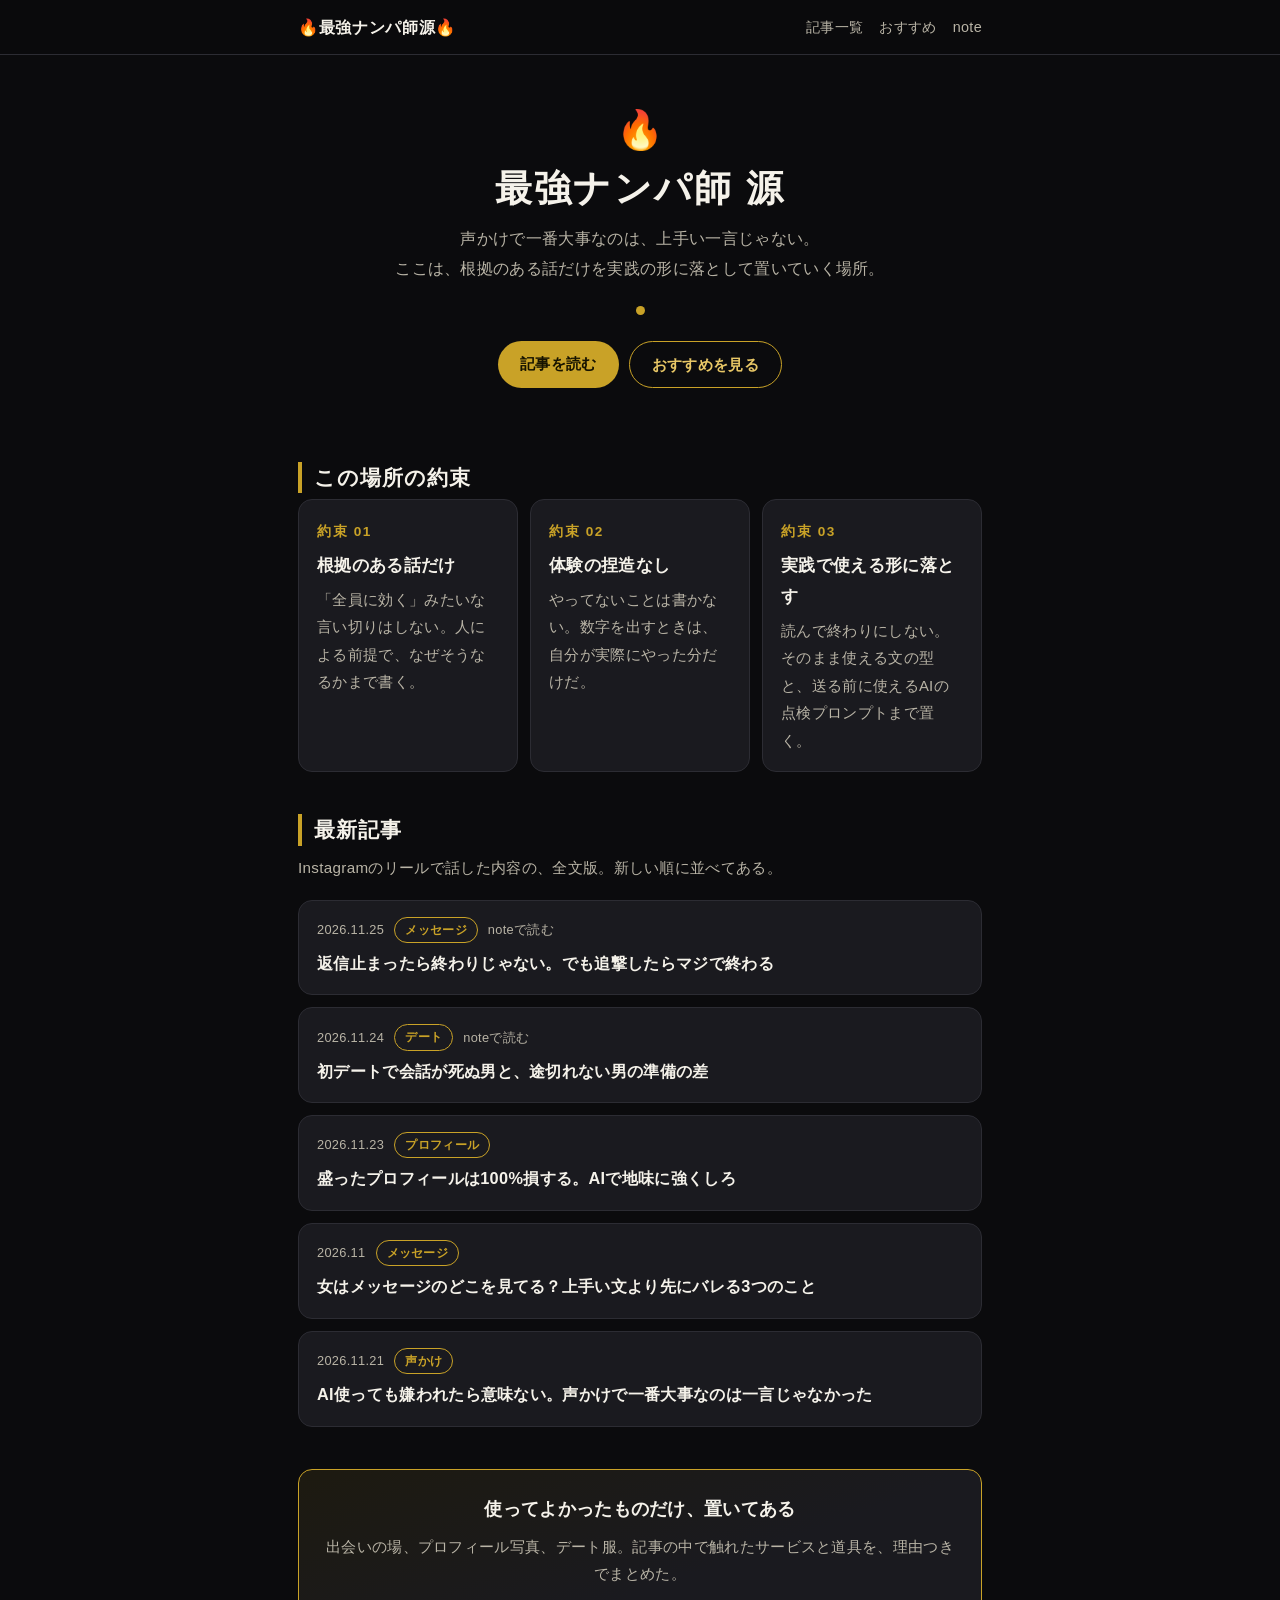
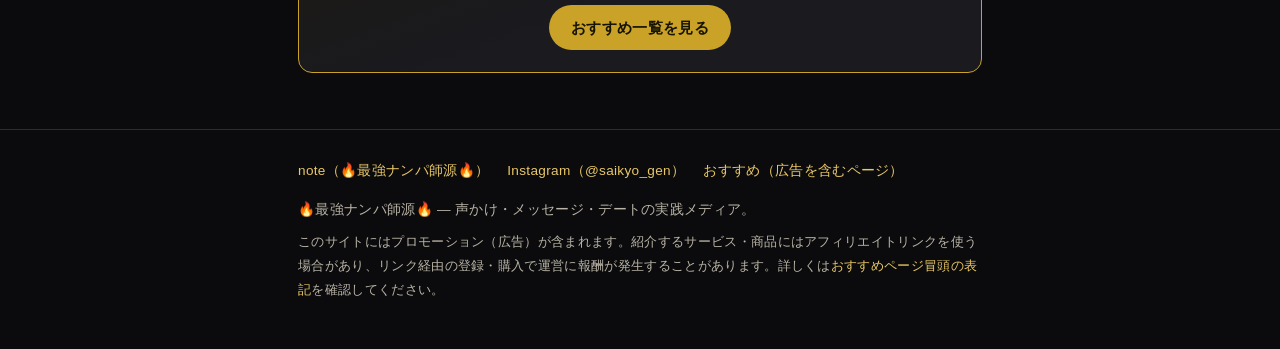
==== index.html @ 68b794b4 "Add files via upload" ====
<!DOCTYPE html>
<html lang="ja">
<head>
<meta charset="UTF-8">
<meta name="viewport" content="width=device-width, initial-scale=1">
<title>🔥最強ナンパ師源🔥｜声かけ・メッセージ・デートの実践メディア</title>
<meta name="description" content="声かけ、メッセージ、プロフィール、初デート。根拠のある話だけを、実践で使える形で置いていく恋愛メディア。">
<link rel="stylesheet" href="style.css">
</head>
<body>

<header class="site-header">
  <div class="wrap">
    <a class="brand" href="index.html">🔥最強ナンパ師源🔥</a>
    <nav class="site-nav">
      <a href="ig.html">記事一覧</a>
      <a href="products.html">おすすめ</a>
      <a href="https://note.com/light_clover973">note</a>
    </nav>
  </div>
</header>

<main class="wrap">

  <section class="hero">
    <div class="flame">🔥</div>
    <h1>最強ナンパ師 源</h1>
    <p class="tagline">声かけで一番大事なのは、上手い一言じゃない。<br>ここは、根拠のある話だけを実践の形に落として置いていく場所。</p>
    <div class="gold-dot"></div>
    <div class="cta-row">
      <a class="btn" href="ig.html">記事を読む</a>
      <a class="btn btn-ghost" href="products.html">おすすめを見る</a>
    </div>
  </section>

  <section class="section">
    <h2>この場所の約束</h2>
    <div class="promises">
      <div class="promise">
        <span class="num">約束 01</span>
        <h3>根拠のある話だけ</h3>
        <p>「全員に効く」みたいな言い切りはしない。人による前提で、なぜそうなるかまで書く。</p>
      </div>
      <div class="promise">
        <span class="num">約束 02</span>
        <h3>体験の捏造なし</h3>
        <p>やってないことは書かない。数字を出すときは、自分が実際にやった分だけだ。</p>
      </div>
      <div class="promise">
        <span class="num">約束 03</span>
        <h3>実践で使える形に落とす</h3>
        <p>読んで終わりにしない。そのまま使える文の型と、送る前に使えるAIの点検プロンプトまで置く。</p>
      </div>
    </div>
  </section>

  <section class="section">
    <h2>最新記事</h2>
    <p class="lead">Instagramのリールで話した内容の、全文版。新しい順に並べてある。</p>
    <ul class="article-list">
      <li class="article-item">
        <a href="https://note.com/light_clover973/n/n527f3f31059d">
          <div class="article-meta"><time>2026.11.25</time><span class="cat">メッセージ</span><span>noteで読む</span></div>
          <span class="article-title">返信止まったら終わりじゃない。でも追撃したらマジで終わる</span>
        </a>
      </li>
      <li class="article-item">
        <a href="https://note.com/light_clover973/n/nc591de1a2098">
          <div class="article-meta"><time>2026.11.24</time><span class="cat">デート</span><span>noteで読む</span></div>
          <span class="article-title">初デートで会話が死ぬ男と、途切れない男の準備の差</span>
        </a>
      </li>
      <li class="article-item">
        <a href="articles/article3.html">
          <div class="article-meta"><time>2026.11.23</time><span class="cat">プロフィール</span></div>
          <span class="article-title">盛ったプロフィールは100%損する。AIで地味に強くしろ</span>
        </a>
      </li>
      <li class="article-item">
        <a href="articles/article2.html">
          <div class="article-meta"><time>2026.11</time><span class="cat">メッセージ</span></div>
          <span class="article-title">女はメッセージのどこを見てる？上手い文より先にバレる3つのこと</span>
        </a>
      </li>
      <li class="article-item">
        <a href="articles/article1.html">
          <div class="article-meta"><time>2026.11.21</time><span class="cat">声かけ</span></div>
          <span class="article-title">AI使っても嫌われたら意味ない。声かけで一番大事なのは一言じゃなかった</span>
        </a>
      </li>
    </ul>
  </section>

  <section class="section">
    <div class="funnel-card">
      <h3>使ってよかったものだけ、置いてある</h3>
      <p>出会いの場、プロフィール写真、デート服。記事の中で触れたサービスと道具を、理由つきでまとめた。</p>
      <a class="btn" href="products.html">おすすめ一覧を見る</a>
    </div>
  </section>

</main>

<footer class="site-footer">
  <div class="wrap">
    <div class="foot-links">
      <a href="https://note.com/light_clover973">note（🔥最強ナンパ師源🔥）</a>
      <a href="https://www.instagram.com/saikyo_gen">Instagram（@saikyo_gen）</a>
      <a href="products.html">おすすめ（広告を含むページ）</a>
    </div>
    <p>🔥最強ナンパ師源🔥 — 声かけ・メッセージ・デートの実践メディア。</p>
    <p class="ad-note">このサイトにはプロモーション（広告）が含まれます。紹介するサービス・商品にはアフィリエイトリンクを使う場合があり、リンク経由の登録・購入で運営に報酬が発生することがあります。詳しくは<a href="products.html">おすすめページ冒頭の表記</a>を確認してください。</p>
  </div>
</footer>

</body>
</html>
---- style.css ----
/* 🔥最強ナンパ師源🔥 自前サイト
   黒背景 × 白文字 × 金アクセント。モバイルファースト、外部依存なし。 */

:root {
  --bg: #0b0b0d;
  --bg-soft: #141417;
  --bg-card: #1a1a1f;
  --line: #2c2c33;
  --text: #f5f2ea;
  --text-dim: #b9b4a6;
  --gold: #c9a227;
  --gold-bright: #e8c766;
  --radius: 14px;
}

* { box-sizing: border-box; }

html { -webkit-text-size-adjust: 100%; }

body {
  margin: 0;
  background: var(--bg);
  color: var(--text);
  font-family: "Hiragino Kaku Gothic ProN", "Hiragino Sans",
    "Noto Sans JP", "Yu Gothic UI", "Yu Gothic", Meiryo, sans-serif;
  font-size: 16px;
  line-height: 1.85;
  letter-spacing: 0.02em;
}

a { color: var(--gold-bright); text-decoration: none; }
a:hover { text-decoration: underline; }

img { max-width: 100%; height: auto; }

.wrap {
  max-width: 720px;
  margin: 0 auto;
  padding: 0 18px;
}

/* ---------- ヘッダー ---------- */
.site-header {
  border-bottom: 1px solid var(--line);
  background: rgba(11, 11, 13, 0.96);
  position: sticky;
  top: 0;
  z-index: 10;
}
.site-header .wrap {
  display: flex;
  align-items: center;
  justify-content: space-between;
  gap: 12px;
  padding-top: 12px;
  padding-bottom: 12px;
}
.brand {
  color: var(--text);
  font-weight: 800;
  font-size: 1.02rem;
  letter-spacing: 0.04em;
  white-space: nowrap;
}
.brand:hover { text-decoration: none; color: var(--gold-bright); }
.site-nav { display: flex; gap: 16px; font-size: 0.9rem; }
.site-nav a { color: var(--text-dim); }
.site-nav a:hover { color: var(--gold-bright); text-decoration: none; }

/* ---------- ヒーロー ---------- */
.hero {
  text-align: center;
  padding: 56px 0 40px;
}
.hero .flame { font-size: 2.4rem; line-height: 1; }
.hero h1 {
  margin: 14px 0 6px;
  font-size: 1.9rem;
  font-weight: 900;
  letter-spacing: 0.06em;
  line-height: 1.35;
}
.hero .tagline {
  color: var(--text-dim);
  font-size: 1.02rem;
  margin: 10px 0 0;
}
.hero .gold-dot {
  width: 9px; height: 9px; border-radius: 50%;
  background: var(--gold);
  margin: 22px auto 0;
}
.hero .cta-row {
  display: flex; gap: 10px; justify-content: center; flex-wrap: wrap;
  margin-top: 26px;
}

/* ---------- ボタン ---------- */
.btn {
  display: inline-block;
  background: var(--gold);
  color: #161300;
  font-weight: 800;
  padding: 12px 22px;
  border-radius: 999px;
  font-size: 0.95rem;
  line-height: 1.4;
}
.btn:hover { background: var(--gold-bright); text-decoration: none; }
.btn-ghost {
  background: transparent;
  color: var(--gold-bright);
  border: 1px solid var(--gold);
}
.btn-ghost:hover { background: rgba(201, 162, 39, 0.12); }
.btn-placeholder {
  display: inline-block;
  border: 1px dashed var(--line);
  color: var(--text-dim);
  padding: 12px 22px;
  border-radius: 999px;
  font-size: 0.9rem;
}

/* ---------- セクション ---------- */
.section { padding: 34px 0 8px; }
.section h2 {
  font-size: 1.3rem;
  font-weight: 900;
  letter-spacing: 0.05em;
  margin: 0 0 6px;
  padding-left: 12px;
  border-left: 4px solid var(--gold);
  line-height: 1.5;
}
.section .lead { color: var(--text-dim); margin: 8px 0 18px; font-size: 0.95rem; }

/* ---------- 約束 ---------- */
.promises { display: grid; gap: 12px; }
.promise {
  background: var(--bg-card);
  border: 1px solid var(--line);
  border-radius: var(--radius);
  padding: 16px 18px;
}
.promise .num {
  color: var(--gold);
  font-weight: 900;
  font-size: 0.85rem;
  letter-spacing: 0.12em;
}
.promise h3 { margin: 4px 0 6px; font-size: 1.05rem; }
.promise p { margin: 0; color: var(--text-dim); font-size: 0.93rem; }

/* ---------- 記事リスト ---------- */
.article-list { list-style: none; margin: 0; padding: 0; display: grid; gap: 12px; }
.article-item {
  background: var(--bg-card);
  border: 1px solid var(--line);
  border-radius: var(--radius);
  padding: 16px 18px;
}
.article-item a { color: var(--text); display: block; }
.article-item a:hover { text-decoration: none; }
.article-item a:hover .article-title { color: var(--gold-bright); }
.article-meta {
  display: flex; gap: 10px; align-items: center; flex-wrap: wrap;
  font-size: 0.8rem; color: var(--text-dim); margin-bottom: 6px;
}
.cat {
  color: var(--gold);
  border: 1px solid var(--gold);
  border-radius: 999px;
  padding: 1px 10px;
  font-size: 0.75rem;
  font-weight: 700;
}
.article-title { font-weight: 800; font-size: 1.02rem; line-height: 1.6; }
.article-note { font-size: 0.82rem; color: var(--text-dim); margin-top: 6px; }

/* ---------- 導線カード ---------- */
.funnel-card {
  background: linear-gradient(160deg, #1d1a10, var(--bg-card) 55%);
  border: 1px solid var(--gold);
  border-radius: var(--radius);
  padding: 22px 20px;
  text-align: center;
}
.funnel-card h3 { margin: 0 0 8px; font-size: 1.15rem; }
.funnel-card p { color: var(--text-dim); font-size: 0.93rem; margin: 0 0 16px; }

/* ---------- 記事本文 ---------- */
.article-body { padding: 30px 0 10px; }
.article-body .article-head { margin-bottom: 22px; }
.article-body h1 {
  font-size: 1.55rem;
  line-height: 1.5;
  font-weight: 900;
  margin: 10px 0 12px;
}
.article-body h2 {
  font-size: 1.22rem;
  font-weight: 900;
  margin: 38px 0 12px;
  padding-left: 12px;
  border-left: 4px solid var(--gold);
  line-height: 1.55;
}
.article-body h3 {
  font-size: 1.05rem;
  font-weight: 800;
  margin: 26px 0 8px;
  color: var(--gold-bright);
}
.article-body p { margin: 0 0 16px; }
.article-body ul, .article-body ol { margin: 0 0 16px; padding-left: 1.4em; }
.article-body li { margin-bottom: 6px; }
.article-body strong { color: #fff; }

.toc {
  background: var(--bg-soft);
  border: 1px solid var(--line);
  border-radius: var(--radius);
  padding: 16px 20px;
  margin: 0 0 28px;
}
.toc .toc-title { font-weight: 800; font-size: 0.9rem; color: var(--gold); margin-bottom: 8px; letter-spacing: 0.1em; }
.toc ul { margin: 0; padding-left: 1.3em; }
.toc li { margin-bottom: 4px; font-size: 0.93rem; }
.toc a { color: var(--text); }
.toc a:hover { color: var(--gold-bright); }

.prompt-box {
  background: #101014;
  border: 1px solid var(--gold);
  border-radius: var(--radius);
  padding: 16px 18px;
  margin: 0 0 20px;
  font-size: 0.93rem;
}
.prompt-box .prompt-label {
  color: var(--gold);
  font-weight: 800;
  font-size: 0.8rem;
  letter-spacing: 0.1em;
  display: block;
  margin-bottom: 6px;
}
.prompt-box p { margin: 0; }
.prompt-box pre {
  margin: 0;
  white-space: pre-wrap;
  word-break: break-word;
  font-family: inherit;
  font-size: 0.93rem;
  line-height: 1.8;
}

.article-foot-nav {
  border-top: 1px solid var(--line);
  margin-top: 40px;
  padding-top: 22px;
  display: grid;
  gap: 12px;
}

/* ---------- 商品ページ ---------- */
.disclosure {
  background: #221d0d;
  border: 1px solid var(--gold);
  border-radius: var(--radius);
  padding: 14px 18px;
  font-size: 0.9rem;
  margin: 26px 0;
}
.disclosure strong { color: var(--gold-bright); }

.product-list { display: grid; gap: 16px; padding-bottom: 10px; }
.product {
  background: var(--bg-card);
  border: 1px solid var(--line);
  border-radius: var(--radius);
  padding: 20px;
  position: relative;
}
.product .rank {
  position: absolute;
  top: -12px; left: 16px;
  background: var(--gold);
  color: #161300;
  font-weight: 900;
  font-size: 0.82rem;
  padding: 3px 12px;
  border-radius: 999px;
  letter-spacing: 0.06em;
}
.product h3 { margin: 8px 0 4px; font-size: 1.12rem; }
.product .kind { color: var(--text-dim); font-size: 0.82rem; margin-bottom: 10px; }
.product .reason { margin: 0 0 10px; }
.product .fit {
  background: var(--bg-soft);
  border-radius: 10px;
  padding: 10px 14px;
  font-size: 0.9rem;
  color: var(--text-dim);
  margin: 0 0 16px;
}
.product .fit strong { color: var(--gold-bright); }

/* ---------- フッター ---------- */
.site-footer {
  border-top: 1px solid var(--line);
  margin-top: 48px;
  padding: 28px 0 40px;
  color: var(--text-dim);
  font-size: 0.85rem;
}
.site-footer .foot-links { display: flex; gap: 18px; flex-wrap: wrap; margin-bottom: 14px; }
.site-footer p { margin: 0 0 8px; }
.site-footer .ad-note { font-size: 0.8rem; }

/* ---------- ページ見出し（下層） ---------- */
.page-head { padding: 36px 0 6px; }
.page-head h1 { font-size: 1.6rem; font-weight: 900; line-height: 1.5; margin: 0 0 10px; }
.page-head .lead { color: var(--text-dim); margin: 0; }

@media (min-width: 640px) {
  .hero h1 { font-size: 2.3rem; }
  .promises { grid-template-columns: 1fr 1fr 1fr; }
  .article-body h1 { font-size: 1.8rem; }
}
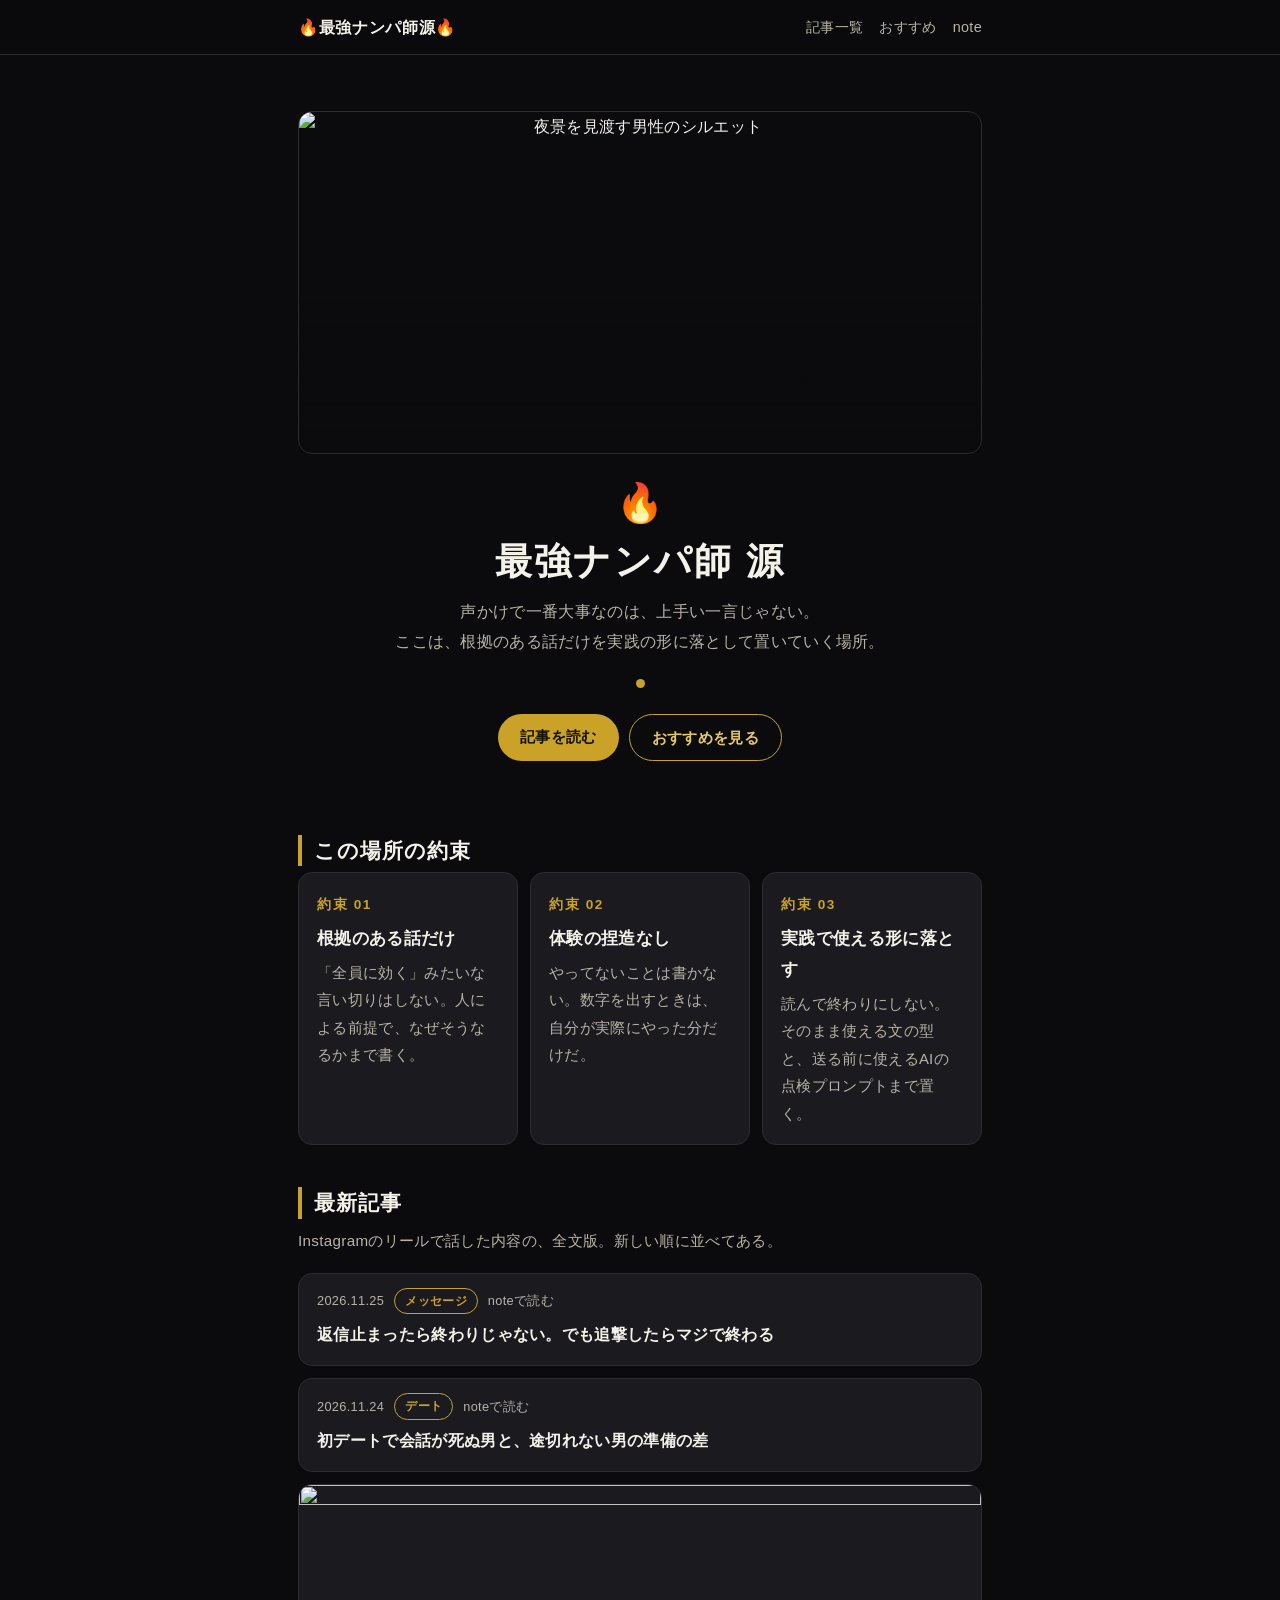
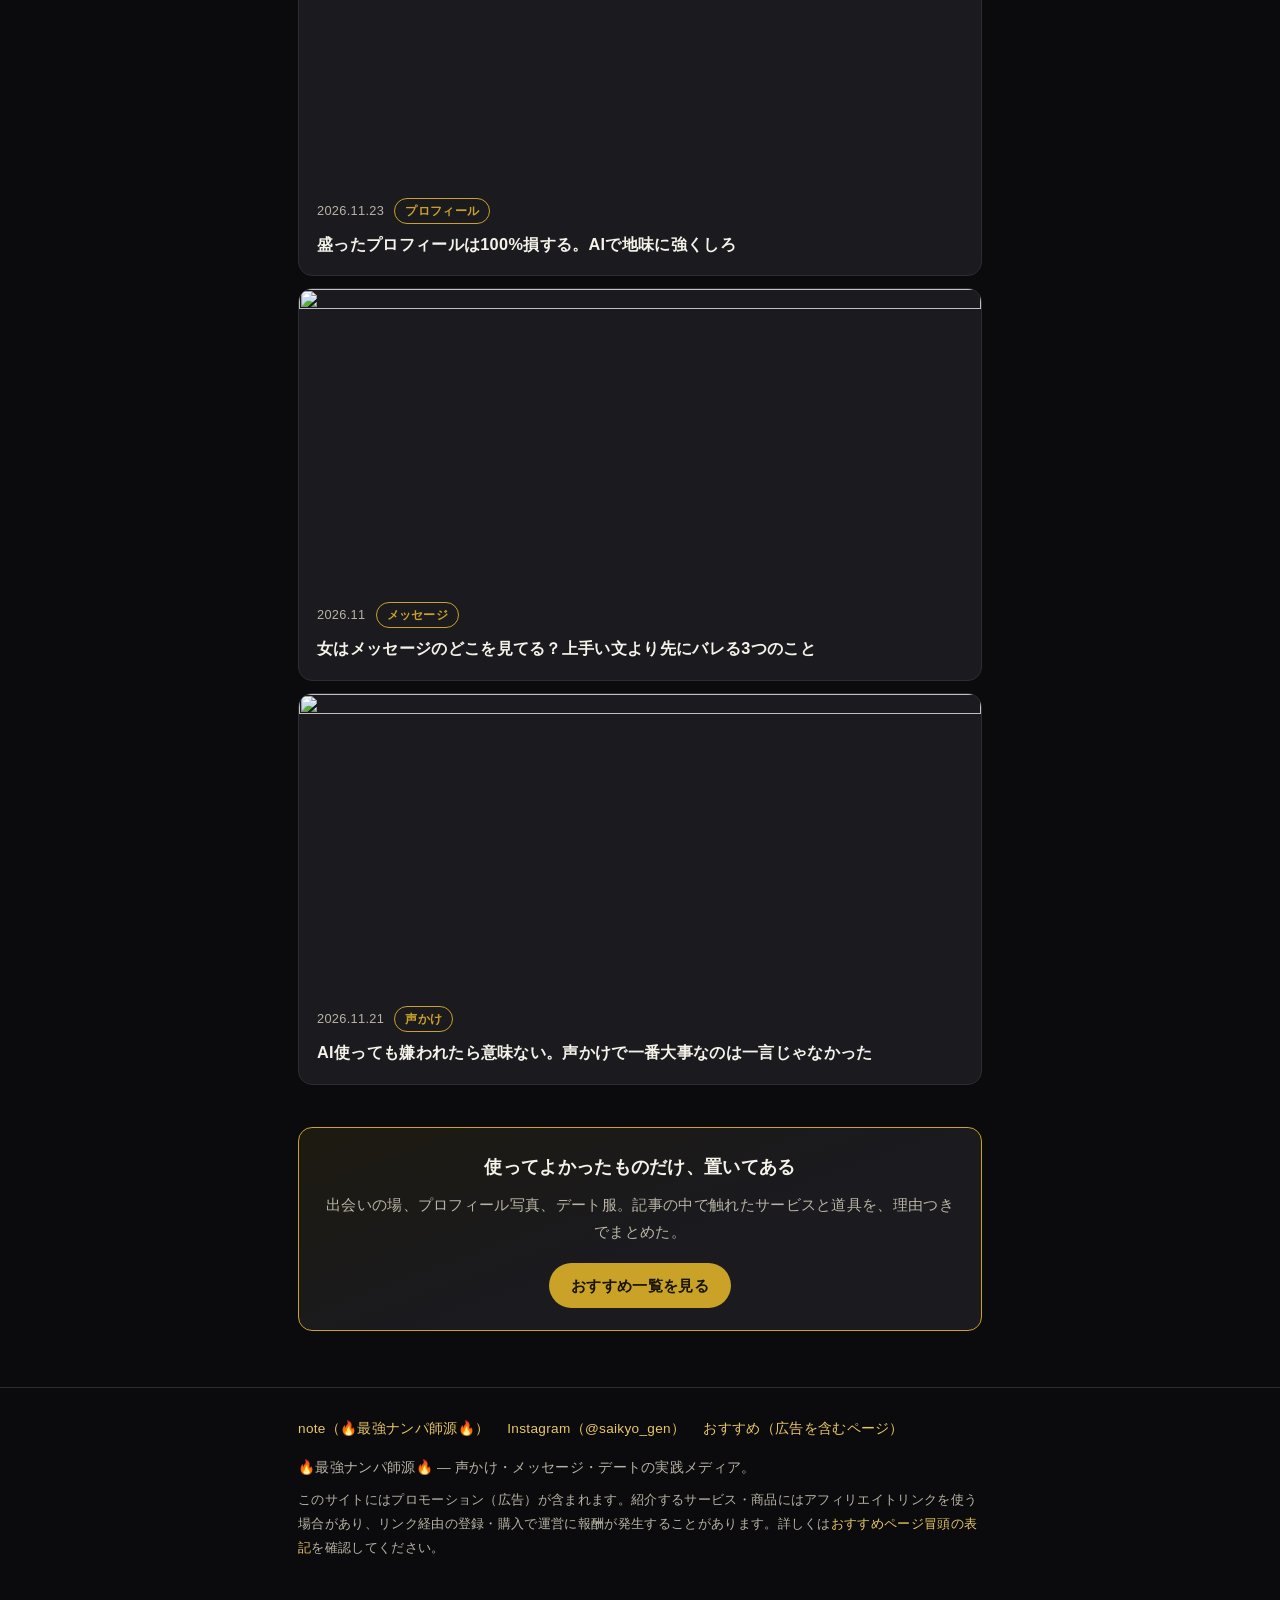
==== commit 90c3c073: "Add files via upload" ====
--- a/index.html
+++ b/index.html
@@ -23,6 +23,7 @@
 <main class="wrap">
 
   <section class="hero">
+    <div class="hero-visual"><img src="img/hero.webp" alt="夜景を見渡す男性のシルエット"></div>
     <div class="flame">🔥</div>
     <h1>最強ナンパ師 源</h1>
     <p class="tagline">声かけで一番大事なのは、上手い一言じゃない。<br>ここは、根拠のある話だけを実践の形に落として置いていく場所。</p>
@@ -36,17 +37,17 @@
   <section class="section">
     <h2>この場所の約束</h2>
     <div class="promises">
-      <div class="promise">
+      <div class="promise reveal">
         <span class="num">約束 01</span>
         <h3>根拠のある話だけ</h3>
         <p>「全員に効く」みたいな言い切りはしない。人による前提で、なぜそうなるかまで書く。</p>
       </div>
-      <div class="promise">
+      <div class="promise reveal">
         <span class="num">約束 02</span>
         <h3>体験の捏造なし</h3>
         <p>やってないことは書かない。数字を出すときは、自分が実際にやった分だけだ。</p>
       </div>
-      <div class="promise">
+      <div class="promise reveal">
         <span class="num">約束 03</span>
         <h3>実践で使える形に落とす</h3>
         <p>読んで終わりにしない。そのまま使える文の型と、送る前に使えるAIの点検プロンプトまで置く。</p>
@@ -58,41 +59,49 @@
     <h2>最新記事</h2>
     <p class="lead">Instagramのリールで話した内容の、全文版。新しい順に並べてある。</p>
     <ul class="article-list">
-      <li class="article-item">
+      <li class="article-item reveal">
         <a href="https://note.com/light_clover973/n/n527f3f31059d">
-          <div class="article-meta"><time>2026.11.25</time><span class="cat">メッセージ</span><span>noteで読む</span></div>
+          <div class="item-body"><div class="article-meta"><time>2026.11.25</time><span class="cat">メッセージ</span><span>noteで読む</span></div>
           <span class="article-title">返信止まったら終わりじゃない。でも追撃したらマジで終わる</span>
+          </div>
         </a>
       </li>
-      <li class="article-item">
+      <li class="article-item reveal">
         <a href="https://note.com/light_clover973/n/nc591de1a2098">
-          <div class="article-meta"><time>2026.11.24</time><span class="cat">デート</span><span>noteで読む</span></div>
+          <div class="item-body"><div class="article-meta"><time>2026.11.24</time><span class="cat">デート</span><span>noteで読む</span></div>
           <span class="article-title">初デートで会話が死ぬ男と、途切れない男の準備の差</span>
+          </div>
         </a>
       </li>
-      <li class="article-item">
+      <li class="article-item reveal">
         <a href="articles/article3.html">
-          <div class="article-meta"><time>2026.11.23</time><span class="cat">プロフィール</span></div>
+          <img class="thumb" src="img/article3.webp" alt="" loading="lazy">
+          <div class="item-body"><div class="article-meta"><time>2026.11.23</time><span class="cat">プロフィール</span></div>
           <span class="article-title">盛ったプロフィールは100%損する。AIで地味に強くしろ</span>
+          </div>
         </a>
       </li>
-      <li class="article-item">
+      <li class="article-item reveal">
         <a href="articles/article2.html">
-          <div class="article-meta"><time>2026.11</time><span class="cat">メッセージ</span></div>
+          <img class="thumb" src="img/article2.webp" alt="" loading="lazy">
+          <div class="item-body"><div class="article-meta"><time>2026.11</time><span class="cat">メッセージ</span></div>
           <span class="article-title">女はメッセージのどこを見てる？上手い文より先にバレる3つのこと</span>
+          </div>
         </a>
       </li>
-      <li class="article-item">
+      <li class="article-item reveal">
         <a href="articles/article1.html">
-          <div class="article-meta"><time>2026.11.21</time><span class="cat">声かけ</span></div>
+          <img class="thumb" src="img/article1.webp" alt="" loading="lazy">
+          <div class="item-body"><div class="article-meta"><time>2026.11.21</time><span class="cat">声かけ</span></div>
           <span class="article-title">AI使っても嫌われたら意味ない。声かけで一番大事なのは一言じゃなかった</span>
+          </div>
         </a>
       </li>
     </ul>
   </section>
 
   <section class="section">
-    <div class="funnel-card">
+    <div class="funnel-card reveal">
       <h3>使ってよかったものだけ、置いてある</h3>
       <p>出会いの場、プロフィール写真、デート服。記事の中で触れたサービスと道具を、理由つきでまとめた。</p>
       <a class="btn" href="products.html">おすすめ一覧を見る</a>
@@ -113,5 +122,6 @@
   </div>
 </footer>
 
+<script src="anim.js"></script>
 </body>
 </html>
--- a/style.css
+++ b/style.css
@@ -329,3 +329,88 @@
   .promises { grid-template-columns: 1fr 1fr 1fr; }
   .article-body h1 { font-size: 1.8rem; }
 }
+
+/* ---------- 動き・演出（2026-11-26追加） ---------- */
+/* ヒーロー画像：ゆっくりズームしながらフェードイン */
+.hero-visual {
+  border-radius: var(--radius);
+  overflow: hidden;
+  border: 1px solid var(--line);
+  margin-bottom: 30px;
+  position: relative;
+  animation: heroFade 1.6s ease-out both;
+}
+.hero-visual img {
+  display: block;
+  width: 100%;
+  aspect-ratio: 16 / 8;
+  object-fit: cover;
+  animation: kenburns 24s ease-in-out infinite alternate;
+}
+.hero-visual::after {
+  content: "";
+  position: absolute; inset: 0;
+  background: linear-gradient(180deg, transparent 55%, rgba(11,11,13,0.55));
+  pointer-events: none;
+}
+@keyframes kenburns {
+  from { transform: scale(1); }
+  to   { transform: scale(1.09); }
+}
+@keyframes heroFade {
+  from { opacity: 0; }
+  to   { opacity: 1; }
+}
+.hero h1, .hero .tagline, .hero .cta-row, .hero .flame, .hero .gold-dot {
+  animation: fadeUp 0.9s ease-out both;
+}
+.hero .tagline { animation-delay: 0.15s; }
+.hero .cta-row { animation-delay: 0.3s; }
+@keyframes fadeUp {
+  from { opacity: 0; transform: translateY(14px); }
+  to   { opacity: 1; transform: translateY(0); }
+}
+
+/* スクロールでふわっと現れる */
+.reveal {
+  opacity: 0;
+  transform: translateY(22px);
+  transition: opacity 0.8s ease, transform 0.8s ease;
+}
+.reveal.in { opacity: 1; transform: translateY(0); }
+
+/* 記事カードのサムネイル */
+.article-item { overflow: hidden; padding: 0; }
+.article-item a { padding: 0; }
+.article-item .thumb {
+  display: block;
+  width: 100%;
+  aspect-ratio: 16 / 7;
+  object-fit: cover;
+  transition: transform 0.6s ease, opacity 0.6s ease;
+}
+.article-item:hover .thumb { transform: scale(1.04); }
+.article-item .item-body { padding: 14px 18px 16px; }
+
+/* 記事ページのカバー画像 */
+.cover-img {
+  width: 100%;
+  aspect-ratio: 16 / 8;
+  object-fit: cover;
+  border-radius: var(--radius);
+  border: 1px solid var(--line);
+  margin: 4px 0 24px;
+  animation: heroFade 1.4s ease-out both;
+}
+
+/* ボタン・カードのホバーに動き */
+.btn { transition: background 0.25s ease, transform 0.25s ease; }
+.btn:hover { transform: translateY(-2px); }
+.promise, .product { transition: transform 0.3s ease, border-color 0.3s ease; }
+.promise:hover, .product:hover { transform: translateY(-3px); border-color: var(--gold); }
+
+@media (prefers-reduced-motion: reduce) {
+  .hero-visual img, .hero h1, .hero .tagline, .hero .cta-row,
+  .hero .flame, .hero .gold-dot, .cover-img { animation: none; }
+  .reveal { opacity: 1; transform: none; transition: none; }
+}
